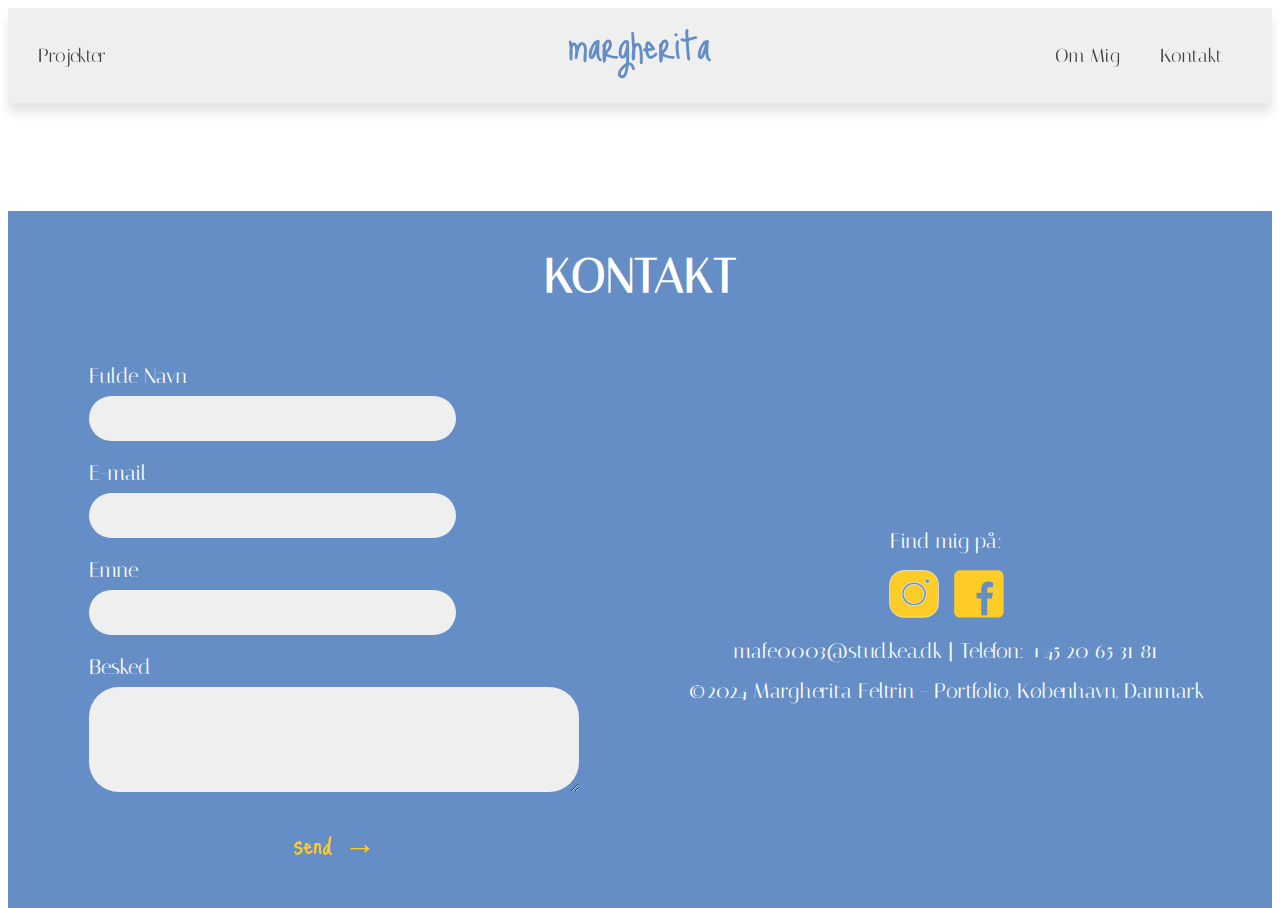
==== om_mig.html @ 85382225 "step3" ====
<!DOCTYPE html>
<html lang="da">

<head>
    <meta charset="UTF-8">
    <meta http-equiv="X-UA-Compatible" content="IE=edge">
    <meta name="viewport" content="width=device-width, initial-scale=1.0">
    <link rel="preconnect" href="https://fonts.googleapis.com">
    <link rel="preconnect" href="https://fonts.gstatic.com" crossorigin>
    <link
        href="https://fonts.googleapis.com/css2?family=Bebas+Neue&family=Cutive+Mono&family=Dancing+Script:wght@400..700&family=Inconsolata:wght@200..900&family=Italiana&family=Just+Me+Again+Down+Here&family=Slabo+27px&display=swap"
        rel="stylesheet">
    <link
        href="https://fonts.googleapis.com/css2?family=Bebas+Neue&family=Cutive+Mono&family=Dancing+Script:wght@400..700&family=Inconsolata:wght@200..900&family=Italiana&family=Slabo+27px&display=swap"
        rel="stylesheet">
    <title>Om mig</title>
    <link rel="icon" href="favicon_1.svg" type="image/svg+xml">
    <link rel="stylesheet" href="style.css">
    <link rel="stylesheet" href="om_mig.css">
</head>

<body>
    <header>
        <div class="logo">
            <a href="/">
                <img src="img_menu/logo.svg" alt="Logo">
            </a>
        </div>
        <nav>
            <ul class="menu">
                <li><a href="projekter.html">Projekter</a></li>
                <li><a href="om_mig.html">Om Mig</a></li>
                <li><a class="kontakt" href="#scroll">Kontakt</a></li>
            </ul>
            <div class="burger">
                <div class="line"></div>
                <div class="line"></div>
                <div class="line"></div>
            </div>
        </nav>
    </header>
    <main>

    </main>
    <footer id="scroll">
        <h2 class="kontakt">KONTAKT</h2>
        <div class="grid_1-1">
            <form>
                <div class="form_felt">
                    <label for="full-name">Fulde Navn</label>
                    <input id="full-name" name="fname" type="text">
                </div>
                <div class="form_felt">
                    <label for="email">E-mail</label>
                    <input id="email" name="email" type="email">
                </div>
                <div class="form_felt">
                    <label for="emne">Emne</label>
                    <input id="emne" name="emne" type="text">
                </div>
                <div class="form_felt">
                    <label>
                        Besked
                        <textarea name="besked" rows="5"></textarea>
                    </label>
                </div>
                <a class="send_knap" href="/">send &#8594;</a>


            </form>

            <div class="footer_container">
                <p>Find mig på:</p>
                <div class="social_icons">
                    <a href="https://www.instagram.com/margy.feltry/" target="_blank"><img src="svg/insta.svg"
                            alt="Instagram"></a>
                    <a href="https://www.facebook.com/margherita.feltrin.92" target="_blank">
                        <img src="svg/fb.svg" alt="Facebook">
                    </a>
                    <!-- <a href="#"><img src="svg/mail.svg" alt="Mail"></a> -->
                </div>
                <p><a href="mailto:info@ditdomæne.dk">mafe0003@stud.kea.dk</a> | Telefon: +45 20 65 31 81</p>

                <p>&copy;2024 Margherita Feltrin - Portfolio, København, Danmark</p>
            </div>
        </div>
    </footer>

    <script src="menu.js"></script>
</body>

</html>
---- style.css ----
/* FONTS 
font-family: "Italiana", serif;
font-family: "Just Me Again Down Here", serif; */

/* COLOUR 
background: #efefef;
knapper og hover: #fdcc26;
text: #444444;
blå: #648ec5; */

* {
  /* margin: 0; */
  padding: 0;
  box-sizing: border-box;
  /* background-color: #efefef; */
}

/*HEADER*/

header {
  position: sticky;
  top: 0;
  display: flex;
  justify-content: space-between;
  align-items: center;
  padding: 20px;
  background-color: #efefef;
  box-shadow: 0 10px 10px rgba(0, 0, 0, 0.1);
}

.logo {
  display: flex;
  justify-content: center;
}

.logo img {
  width: 100%;
  height: 35px;
}

nav {
  display: flex;
  align-items: center; /*alle børnene placeres (som f.eks. menuen og burger-ikonet) midt på containerens højde*/
  flex-grow: 1; /*nav vil udvide sig for at fylde al tilgængelig plads, medmindre der er andre elementer med tilsvarende eller højere flex-grow-værdier*/
  justify-content: space-between;
  font-family: "Italiana", serif;
  font-weight: 400;
  font-style: normal;
}

.menu {
  display: flex;
  list-style: none;
}

.menu li {
  margin-right: 20px;
}

.menu li:last-child {
  margin-right: 0;
}

.menu a {
  text-decoration: none;
  padding: 10px;
  color: #444444;
}

.menu a:hover {
  color: #fdcc26;
}

.burger {
  width: 30px;
  height: 20px;
  cursor: pointer;
  display: none;
}

.burger .line {
  width: 100%;
  height: 2px;
  background-color: #444444;
  margin-bottom: 5px;
  transition: 0.2s linear;
}

/* .kontakt {
   background-color: #fdcc26; 
} */

@media screen and (max-width: 800px) {
  .burger {
    display: block;
    position: absolute;
    right: 20px; /* Sørger for, at burgeren står til højre */
  }

  .menu {
    display: none;
  }

  nav {
    position: relative; /* Sørger for, at burgeren placeres korrekt */
  }

  nav.active .menu {
    display: flex;
    flex-direction: column;
    background-color: #efefef;
    position: absolute;
    top: 30px;
    right: -18px;
    width: 42%;
    padding: 20px;
    box-shadow: 0 10px 10px rgba(0, 0, 0, 0.1);
    z-index: 1;
  }

  nav.active .menu li {
    margin: 10px 0;
  }

  nav.active .menu a {
    font-size: 1rem;
    text-align: center;
  }

  /* styling til når brugerren trykker på det men inden den går vider til næste side */
  nav.active .menu a:active {
    color: #fdcc26;
  }
}

@media screen and (min-width: 801px) {
  .logo img {
    height: 50px;
  }

  .menu a {
    font-family: "Italiana", serif;
    font-size: 1.2rem;
  }

  .logo {
    position: absolute;
    left: 50%;
    transform: translateX(-50%);
  }

  .menu {
    justify-content: space-between;
    width: 100%;
  }

  .menu li:nth-child(1) {
    margin-left: 0;
    margin-right: auto;
  }

  .menu li:nth-child(2),
  .menu li:nth-child(3) {
    margin-right: 20px;
  }
}

body,
html {
  height: 100%;
  font-family: "Italiana", serif;
}

/* FOOTER STYLING */
footer {
  background-color: #648ec5;
  color: white;
  padding: 20px;
  font-size: 1rem;
}

/*OVERVEJ AT FJERNE HOVER EFFEKTEN!!!!!!!*/
footer a {
  color: white;
  text-decoration: none;
  transition: color 0.3s ease;
}

footer a:hover {
  color: #fdcc26;
}

body footer {
  position: sticky;
  top: 100vh;
}

.kontakt {
  font-size: 2rem;
  text-align: center;
  /*DER ER NOGET PADDING MEN JEG GIVER DEN LIDT MERE FRA TOPPEN*/
  margin-top: 1rem;
}

/* FORM STYLING */
form {
  /* 20px over og under, 0 højre og venstre*/
  margin: 20px 0;
  display: flex;
  flex-direction: column;
  align-items: center;
}

label {
  font-size: 1rem;
  margin-bottom: 0.2rem;
  /* display: block gør at hver element starter på en ny linje*/
  display: block;
}

input,
textarea {
  background-color: #efefef;
  color: black;
  border: none;
  border-radius: 30px;
  padding: 15px 10px;
  display: block;
  width: 100%;
}

textarea {
  margin-top: 0.2rem;
  border-radius: 30px;
}

.form_felt {
  margin-bottom: 20px;
  width: 80%; /* Responsive field width */
}

.send_knap {
  font-family: "Just Me Again Down Here", serif;
  font-size: 2rem;
  color: #fdcc26;
  cursor: pointer;
  transition: transform 0.3s ease;
}

.send_knap:hover {
  transform: scale(1.3);
}

button:focus {
  outline: none;
}

/* SOCIALE MEDIER */
.social_icons {
  margin: 10px 0;
  text-align: center;
}

.social_icons a {
  margin: 0 5px;
  display: inline-block;
}

.social_icons img {
  width: 50px;
  height: 50px;
  transition: transform 0.3s ease;
}

.social_icons img:hover {
  transform: scale(1.3);
}

p {
  text-align: center;
  margin: 1rem;
}

@media screen and (min-width: 801px) {
  input {
    width: 75%;
  }

  .grid_1-1 {
    display: grid;
    grid-template-columns: 1fr 1fr;
    align-items: center;
  }

  .kontakt {
    font-size: 3rem;
    text-align: center;
    /*DER ER NOGET PADDING MEN JEG GIVER DEN LIDT MERE FRA TOPPEN*/
    margin-top: 1rem;
  }

  label {
    font-size: 1.3rem;
    margin-bottom: 0.5rem;
  }

  textarea {
    margin-top: 0.5rem;
  }

  p {
    font-size: 1.3rem;
  }
}
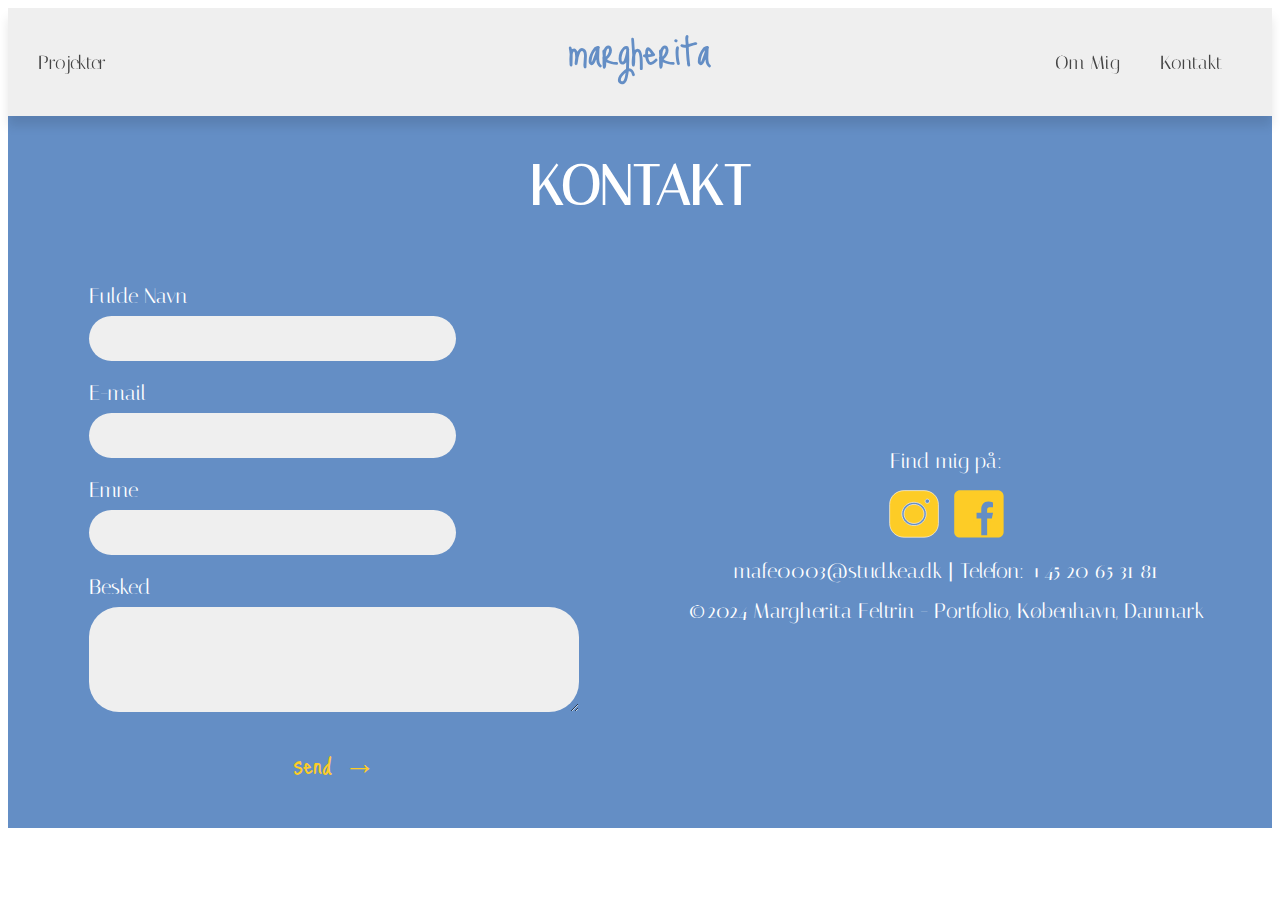
==== commit ca293d75: "step7" ====
--- a/om_mig.html
+++ b/om_mig.html
@@ -14,7 +14,7 @@
         href="https://fonts.googleapis.com/css2?family=Bebas+Neue&family=Cutive+Mono&family=Dancing+Script:wght@400..700&family=Inconsolata:wght@200..900&family=Italiana&family=Slabo+27px&display=swap"
         rel="stylesheet">
     <title>Om mig</title>
-    <link rel="icon" href="favicon_1.svg" type="image/svg+xml">
+    <link rel="icon" href="svg/favicon.svg" type="image/svg+xml">
     <link rel="stylesheet" href="style.css">
     <link rel="stylesheet" href="om_mig.css">
 </head>
--- a/style.css
+++ b/style.css
@@ -18,7 +18,7 @@
 /*HEADER*/
 
 header {
-  position: sticky;
+  position: sticky; /*ovevej at bruge static*/
   top: 0;
   display: flex;
   justify-content: space-between;
@@ -26,6 +26,8 @@
   padding: 20px;
   background-color: #efefef;
   box-shadow: 0 10px 10px rgba(0, 0, 0, 0.1);
+  z-index: 3;
+  height: 8%; /* muligvis fjern igen!!!*/
 }
 
 .logo {
@@ -110,7 +112,7 @@
     flex-direction: column;
     background-color: #efefef;
     position: absolute;
-    top: 30px;
+    top: 22px;
     right: -18px;
     width: 42%;
     padding: 20px;
@@ -134,6 +136,9 @@
 }
 
 @media screen and (min-width: 801px) {
+  header {
+    height: 12%; /* muligvis fjern igen!!!*/
+  }
   .logo img {
     height: 50px;
   }
@@ -191,12 +196,11 @@
 }
 
 body footer {
-  position: sticky;
-  top: 100vh;
+  position: static;
 }
 
 .kontakt {
-  font-size: 2rem;
+  font-size: 2.5rem;
   text-align: center;
   /*DER ER NOGET PADDING MEN JEG GIVER DEN LIDT MERE FRA TOPPEN*/
   margin-top: 1rem;
@@ -244,6 +248,7 @@
   font-size: 2rem;
   color: #fdcc26;
   cursor: pointer;
+  text-decoration: none;
   transition: transform 0.3s ease;
 }
 
@@ -293,7 +298,7 @@
   }
 
   .kontakt {
-    font-size: 3rem;
+    font-size: 3.5rem;
     text-align: center;
     /*DER ER NOGET PADDING MEN JEG GIVER DEN LIDT MERE FRA TOPPEN*/
     margin-top: 1rem;
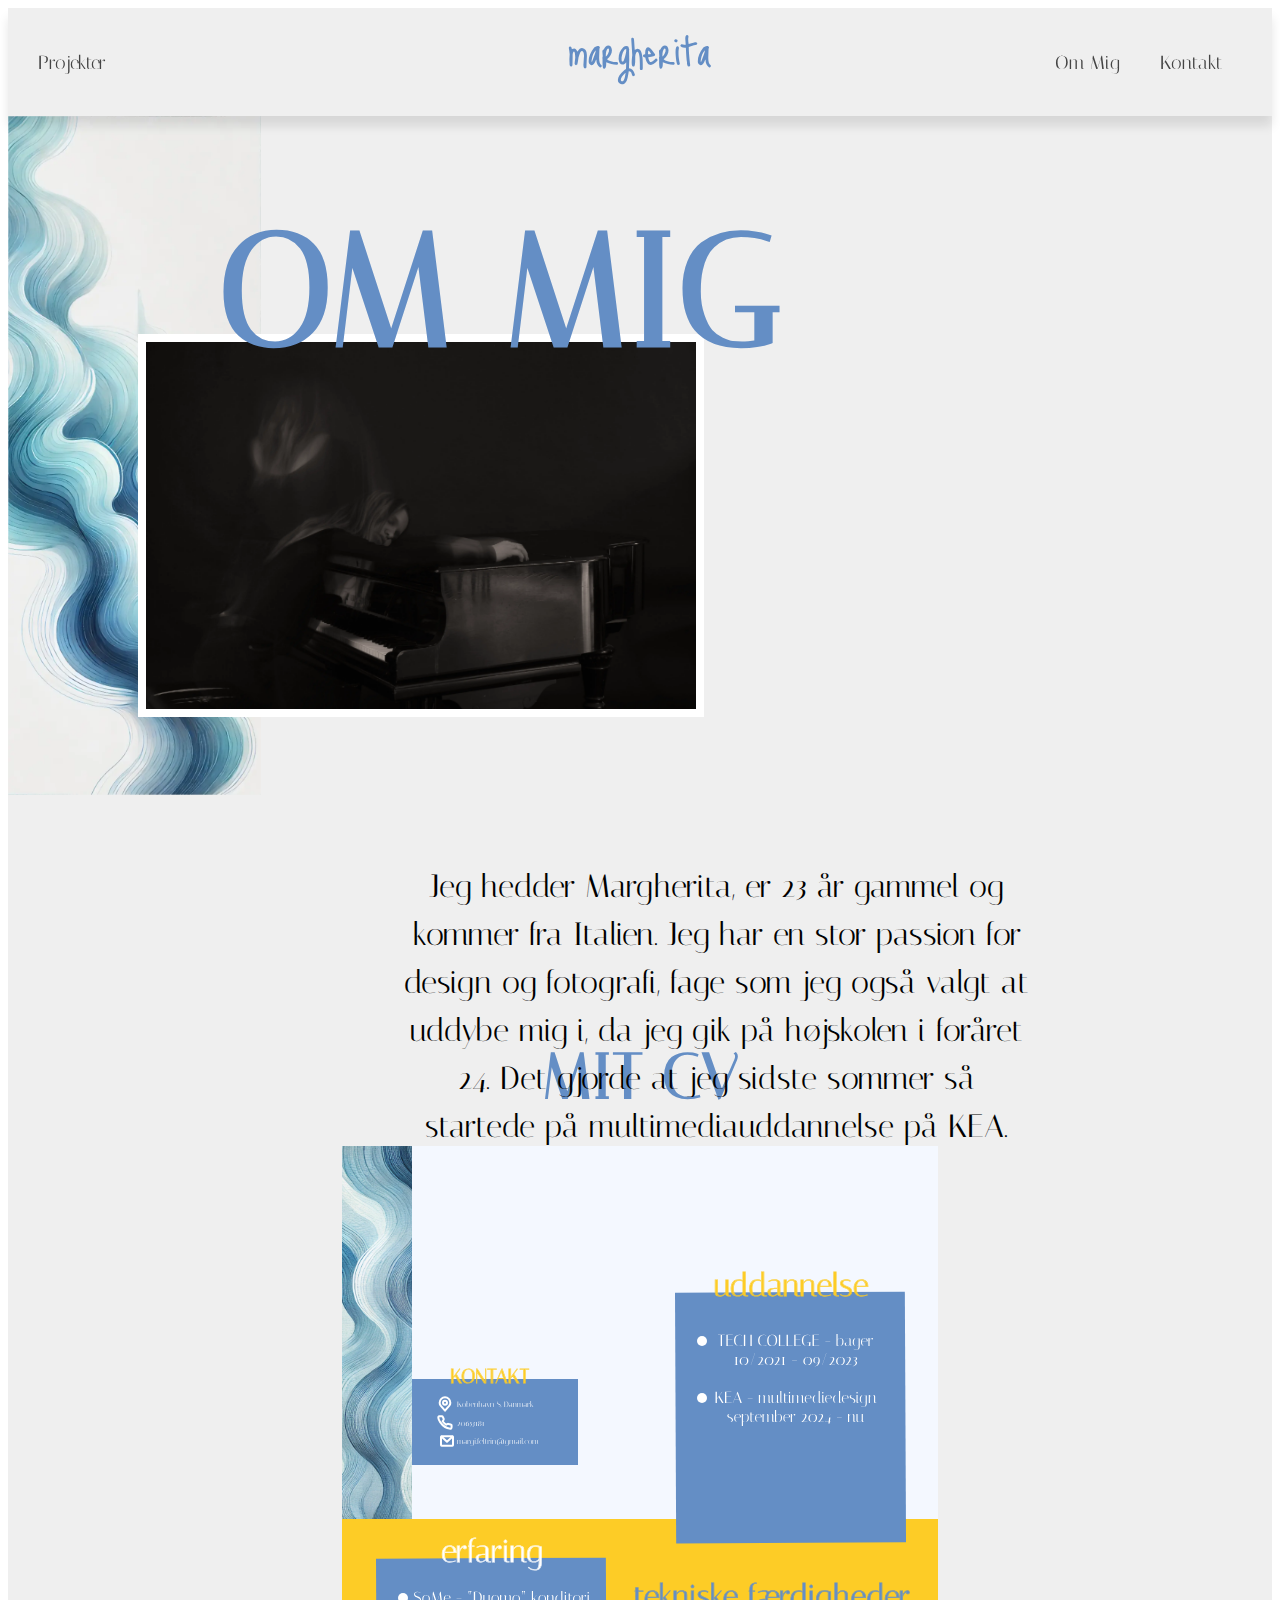
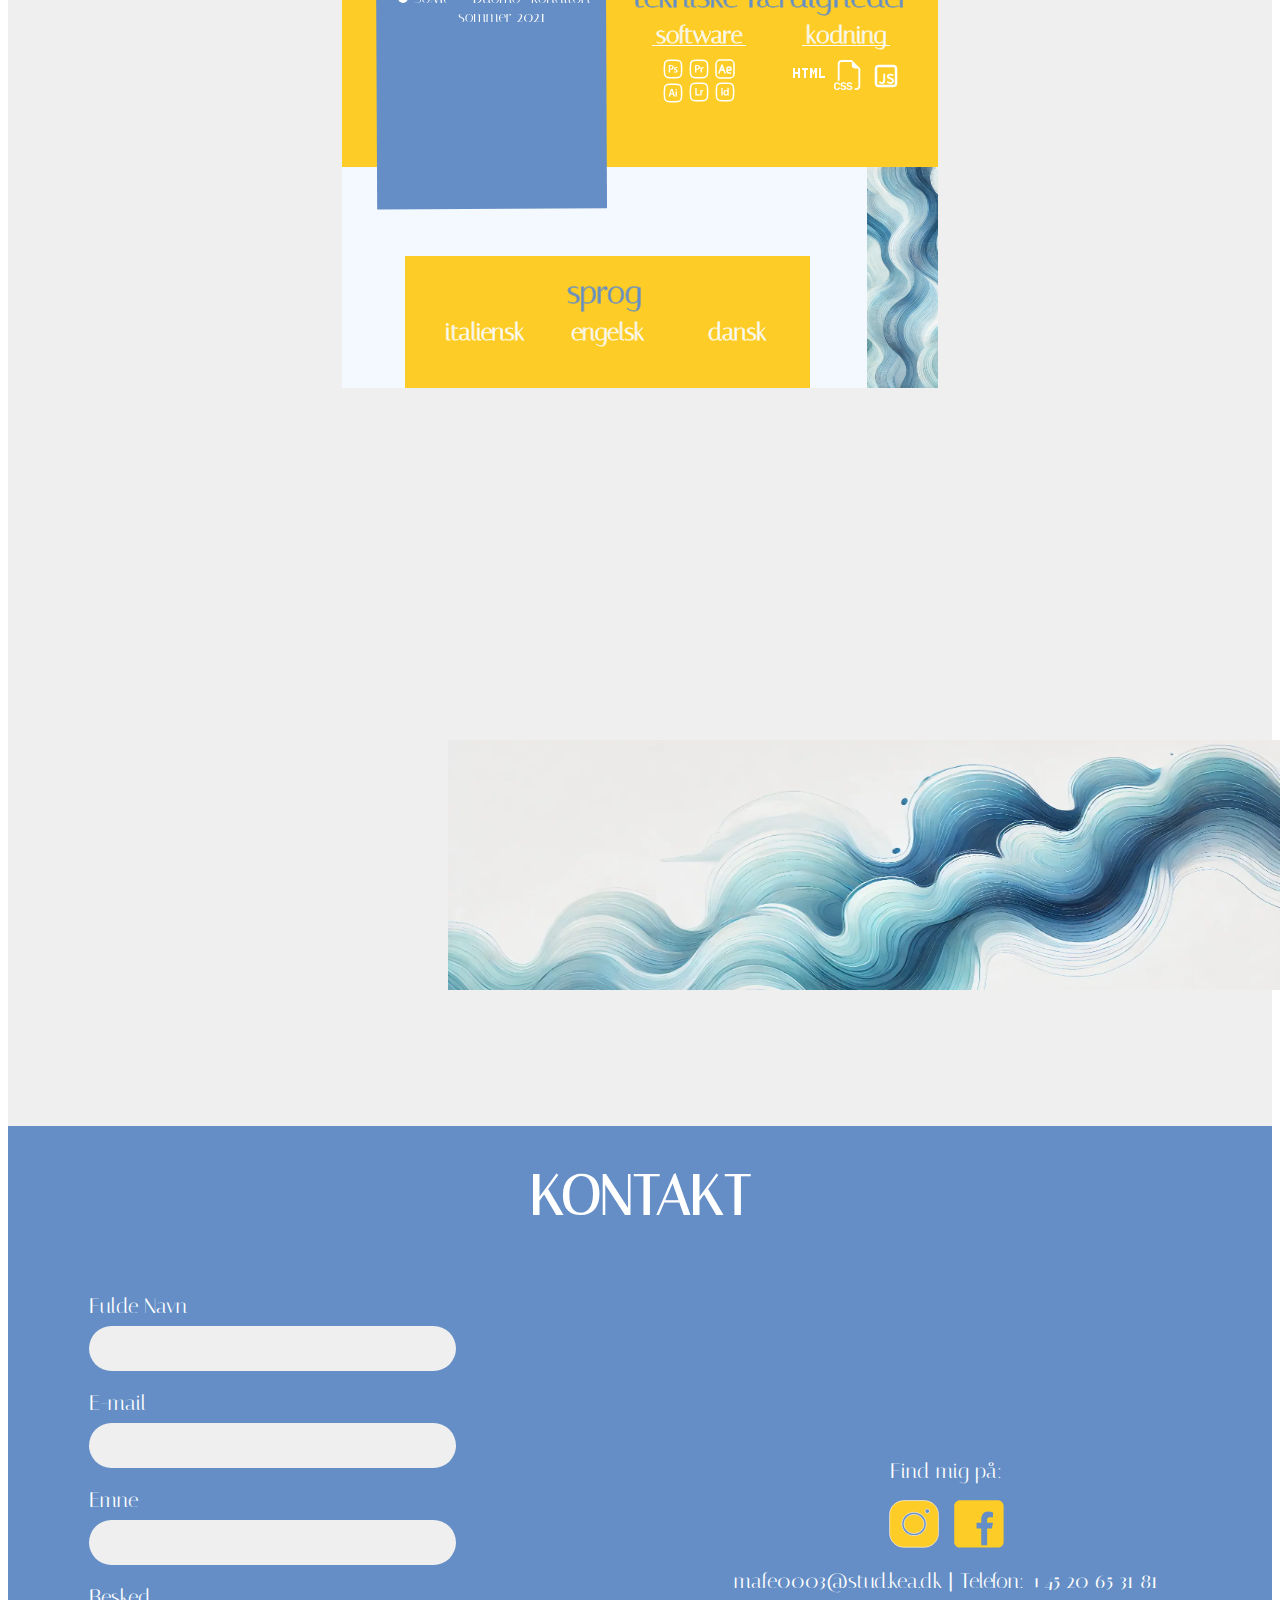
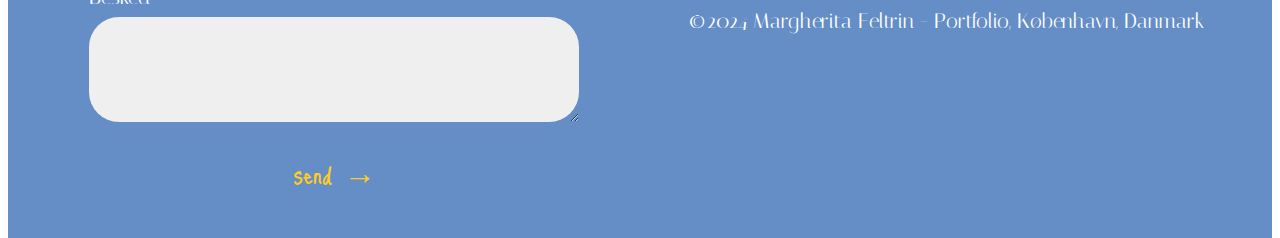
==== commit c45dfcf4: "step8" ====
--- a/om_mig.html
+++ b/om_mig.html
@@ -40,7 +40,21 @@
         </nav>
     </header>
     <main>
+        <h1 class="overskrift">OM MIG</h1>
+        <img class="waves" src="webp/waves.webp" alt="bølger">
+        <p class="underoverskrift">Jeg hedder Margherita, er 23 år gammel og kommer fra Italien. Jeg har en stor passion
+            for design og
+            fotografi, fage som jeg også valgt at uddybe mig i, da jeg gik på højskolen i foråret 24. Det gjorde at
+            jeg sidste sommer så startede på multimediauddannelse på KEA.</p>
+        <div class="grid_1">
+            <img src="webp/billede1.webp" alt="1">
+        </div>
 
+        <div class="cv-billede">
+            <h3> MIT CV</h3>
+            <img src="svg/cv.svg" alt="CV">
+        </div>
+        <img class="waves_1" src="webp/waves_1.webp" alt="bølger">
     </main>
     <footer id="scroll">
         <h2 class="kontakt">KONTAKT</h2>
--- a/om_mig.css
+++ b/om_mig.css
@@ -0,0 +1,145 @@
+/* FONTS 
+font-family: "Italiana", serif;
+font-family: "Just Me Again Down Here", serif; */
+
+/* COLOUR 
+background: #efefef;
+knapper og hover: #fdcc26;
+text: #444444;
+blå: #648ec5; */
+
+/* STØRRELSER 
+h1: 4rem/10rem
+h2: 2.5rem/3.5rem
+h3: 2rem/3rem
+p: 1.3rem (untaget for underoverskrift)
+*/
+
+main {
+  background-color: #efefef;
+  min-height: 135svh;
+}
+
+.waves {
+  width: 30%;
+}
+
+.waves_1 {
+  width: 70%;
+  aspect-ratio: 5/1.5;
+  position: absolute;
+  top: 130%;
+  right: 0;
+}
+
+.overskrift {
+  color: #648ec5;
+  position: absolute;
+  top: 8%;
+  right: 22%;
+  font-family: "Italiana", serif;
+  z-index: 2;
+  font-size: 4rem;
+}
+
+.underoverskrift {
+  position: absolute;
+  top: 41%;
+  left: 30%;
+  line-height: 1.2rem;
+  padding-inline: 0vw;
+}
+
+.grid_1 {
+  display: grid;
+  grid-template-columns: 1fr;
+  padding: 10px;
+  z-index: 1;
+  position: absolute;
+  top: 16%;
+  left: 12%;
+}
+
+.grid_1 img {
+  padding: 0.5rem;
+  width: 75%;
+  height: auto;
+  background-color: white;
+}
+
+h3 {
+  color: #648ec5;
+  font-family: "Italiana", serif;
+  font-size: 3rem;
+  margin-bottom: 1rem;
+}
+
+.cv-billede {
+  margin-top: 9rem;
+  text-align: center;
+  margin-bottom: 2rem;
+}
+
+.cv-billede img {
+  max-width: 75%;
+  height: auto;
+  transition: transform 0.3s ease;
+}
+
+.cv-billede img:hover {
+  transform: scale(1.2);
+}
+
+@media screen and (min-width: 801px) {
+  main {
+    min-height: 290svh;
+  }
+  .waves {
+    width: 20%;
+  }
+  .overskrift {
+    top: 10%;
+    left: 17%;
+    font-size: 10rem;
+  }
+
+  .underoverskrift {
+    top: 94%;
+    right: 18%;
+    font-size: 2rem;
+    line-height: 3rem;
+    padding-inline: 0;
+  }
+
+  .grid_1 {
+    position: absolute;
+    top: 36%;
+    left: 10%;
+  }
+
+  .grid_1 img {
+    width: 50%;
+    height: auto;
+    background-color: white;
+  }
+
+  .waves_1 {
+    width: 65%;
+    height: auto;
+    top: 260%;
+  }
+
+  .cv-billede {
+    margin-top: 15rem;
+    margin-bottom: 2rem;
+  }
+
+  h3 {
+    font-size: 4rem;
+    margin-bottom: 2rem;
+  }
+
+  .cv-billede img {
+    max-width: 75%;
+  }
+}
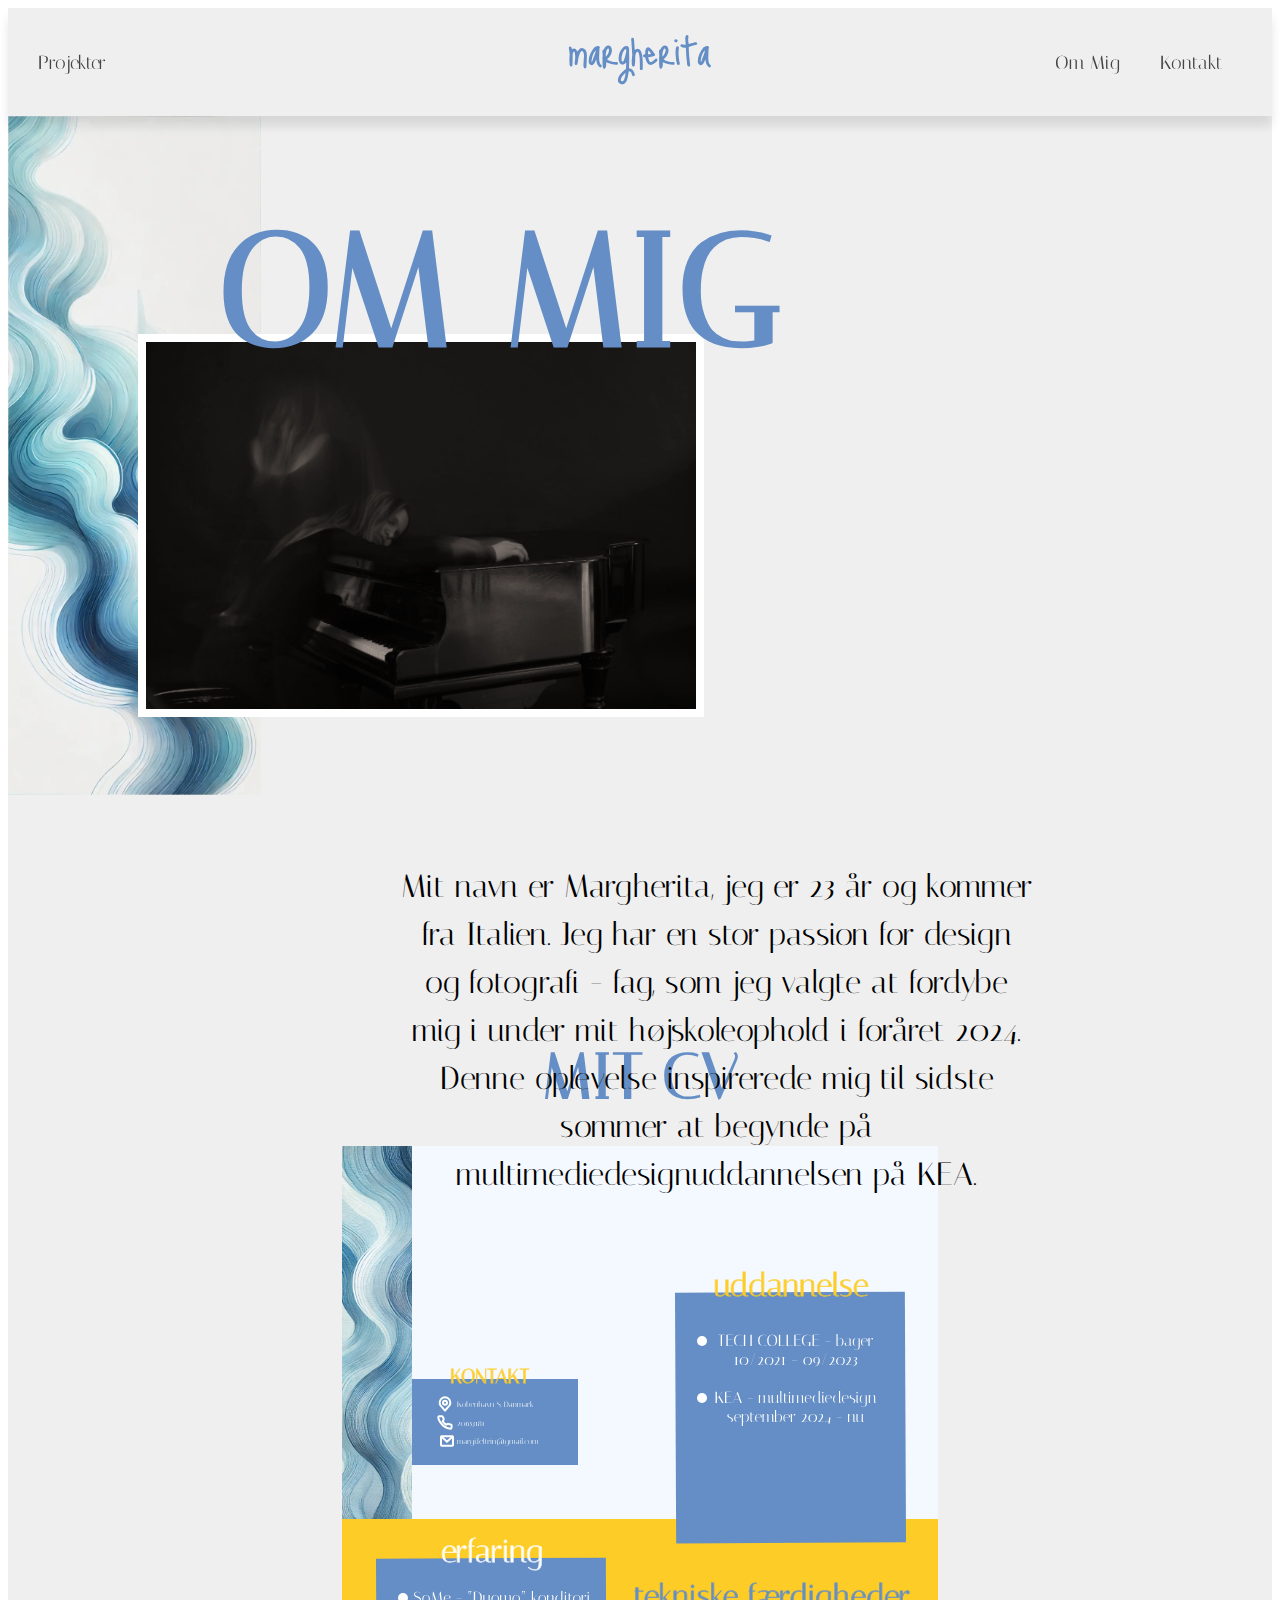
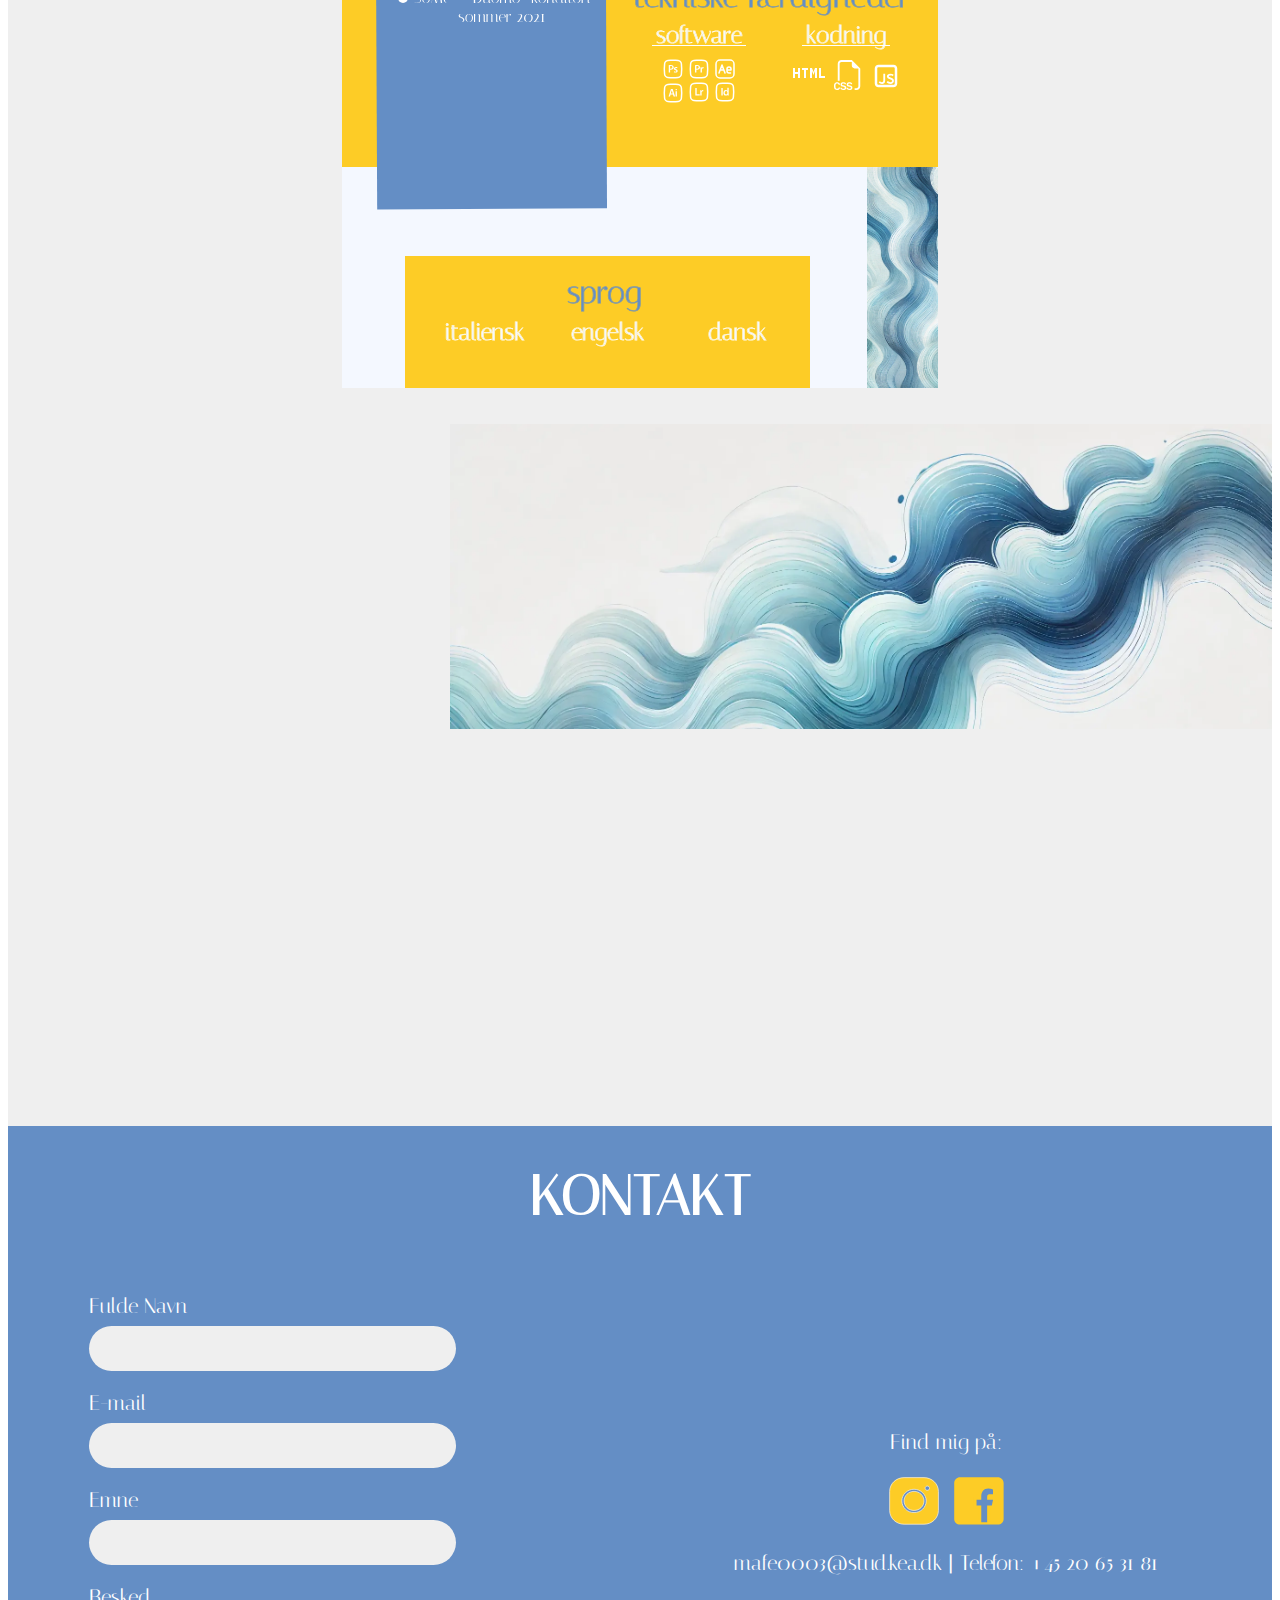
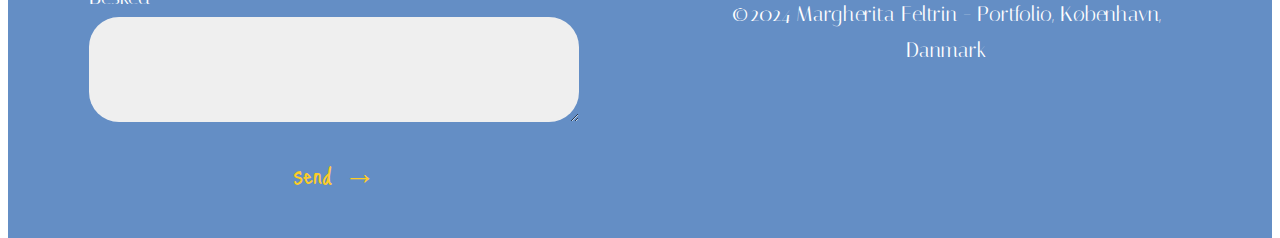
==== commit 70202203: "final_måske" ====
--- a/om_mig.html
+++ b/om_mig.html
@@ -22,7 +22,7 @@
 <body>
     <header>
         <div class="logo">
-            <a href="/">
+            <a href="index.html">
                 <img src="img_menu/logo.svg" alt="Logo">
             </a>
         </div>
@@ -42,10 +42,11 @@
     <main>
         <h1 class="overskrift">OM MIG</h1>
         <img class="waves" src="webp/waves.webp" alt="bølger">
-        <p class="underoverskrift">Jeg hedder Margherita, er 23 år gammel og kommer fra Italien. Jeg har en stor passion
-            for design og
-            fotografi, fage som jeg også valgt at uddybe mig i, da jeg gik på højskolen i foråret 24. Det gjorde at
-            jeg sidste sommer så startede på multimediauddannelse på KEA.</p>
+        <p class="underoverskrift">Mit navn er Margherita, jeg er 23 år og kommer fra Italien. Jeg har en stor passion
+            for design og fotografi - fag, som
+            jeg valgte at fordybe mig i under mit højskoleophold i foråret 2024. Denne oplevelse inspirerede mig til
+            sidste sommer
+            at begynde på multimediedesignuddannelsen på KEA.</p>
         <div class="grid_1">
             <img src="webp/billede1.webp" alt="1">
         </div>
@@ -54,7 +55,9 @@
             <h3> MIT CV</h3>
             <img src="svg/cv.svg" alt="CV">
         </div>
-        <img class="waves_1" src="webp/waves_1.webp" alt="bølger">
+        <div class="grid_waves">
+            <img src="webp/waves_1.webp" alt="bølger1">
+        </div>
     </main>
     <footer id="scroll">
         <h2 class="kontakt">KONTAKT</h2>
--- a/style.css
+++ b/style.css
@@ -315,5 +315,7 @@
 
   p {
     font-size: 1.3rem;
-  }
-}
+    padding-inline: 5vw;
+    line-height: 2.2rem;
+  }
+}
--- a/om_mig.css
+++ b/om_mig.css
@@ -17,19 +17,20 @@
 
 main {
   background-color: #efefef;
-  min-height: 135svh;
+  min-height: 151svh;
 }
 
 .waves {
   width: 30%;
 }
 
-.waves_1 {
-  width: 70%;
-  aspect-ratio: 5/1.5;
-  position: absolute;
-  top: 130%;
-  right: 0;
+.grid_waves {
+  display: flex;
+  justify-content: right;
+  padding-bottom: 2rem;
+}
+.grid_waves img {
+  width: 75%;
 }
 
 .overskrift {
@@ -44,7 +45,7 @@
 
 .underoverskrift {
   position: absolute;
-  top: 41%;
+  top: 45%;
   left: 30%;
   line-height: 1.2rem;
   padding-inline: 0vw;
@@ -71,13 +72,13 @@
   color: #648ec5;
   font-family: "Italiana", serif;
   font-size: 3rem;
-  margin-bottom: 1rem;
+  margin-bottom: 3rem;
 }
 
 .cv-billede {
-  margin-top: 9rem;
+  margin-top: 7rem;
   text-align: center;
-  margin-bottom: 2rem;
+  margin-bottom: 3rem;
 }
 
 .cv-billede img {
@@ -87,7 +88,7 @@
 }
 
 .cv-billede img:hover {
-  transform: scale(1.2);
+  transform: scale(1.1);
 }
 
 @media screen and (min-width: 801px) {
@@ -123,10 +124,8 @@
     background-color: white;
   }
 
-  .waves_1 {
+  .grid_waves img {
     width: 65%;
-    height: auto;
-    top: 260%;
   }
 
   .cv-billede {
@@ -139,7 +138,7 @@
     margin-bottom: 2rem;
   }
 
-  .cv-billede img {
+  /* .cv-billede img {
     max-width: 75%;
-  }
+  } */
 }
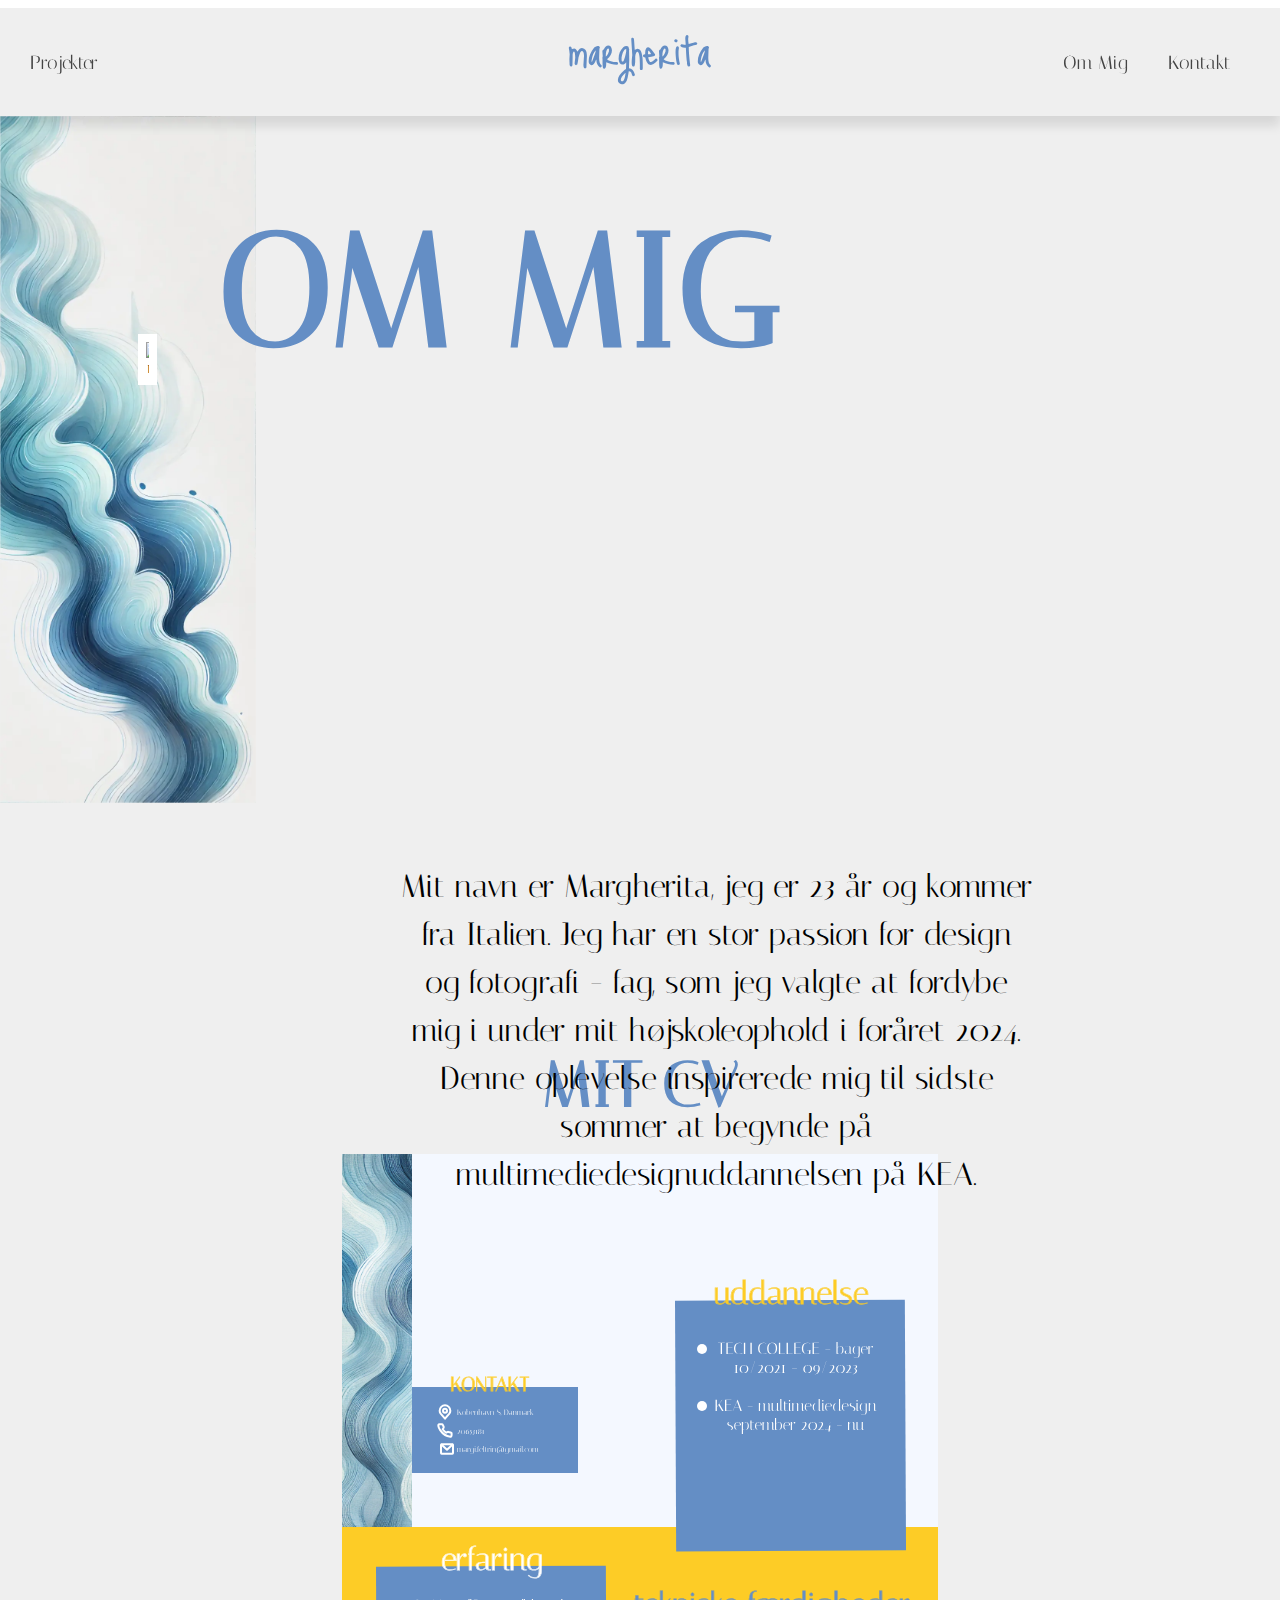
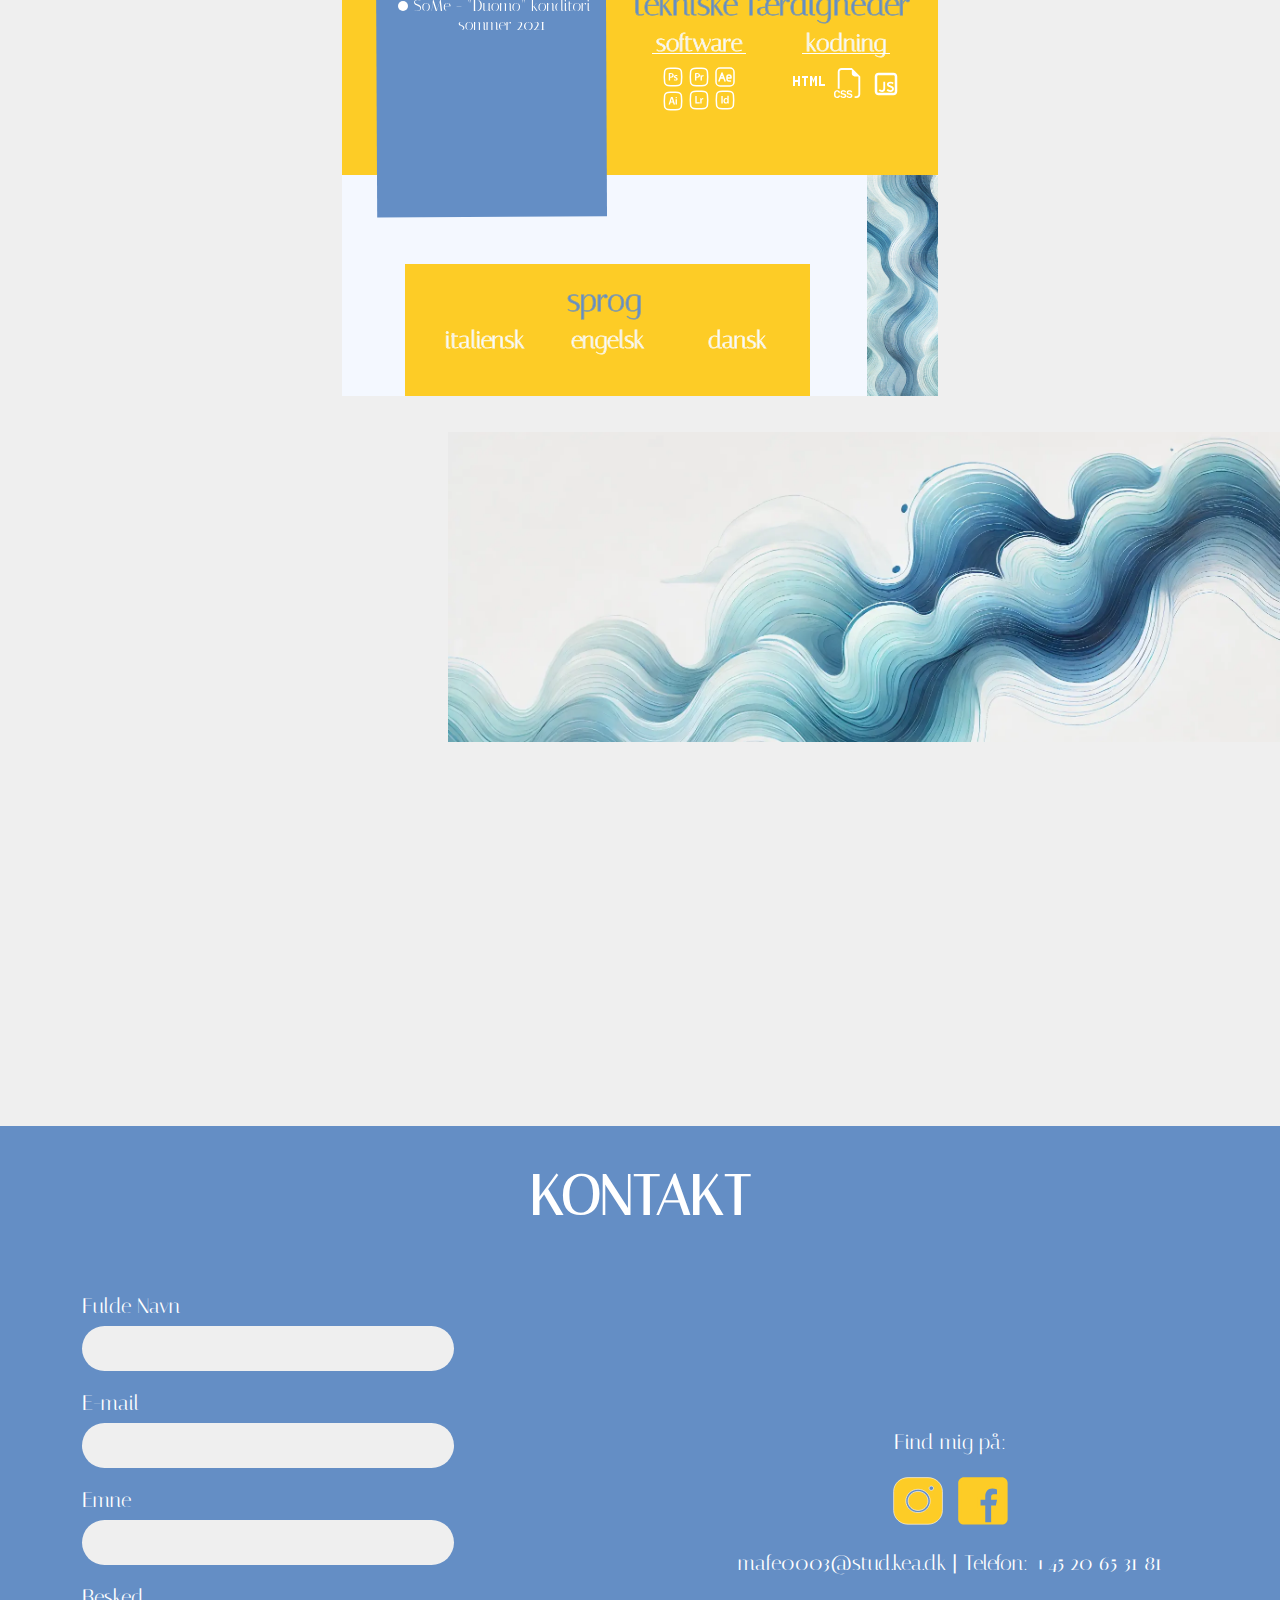
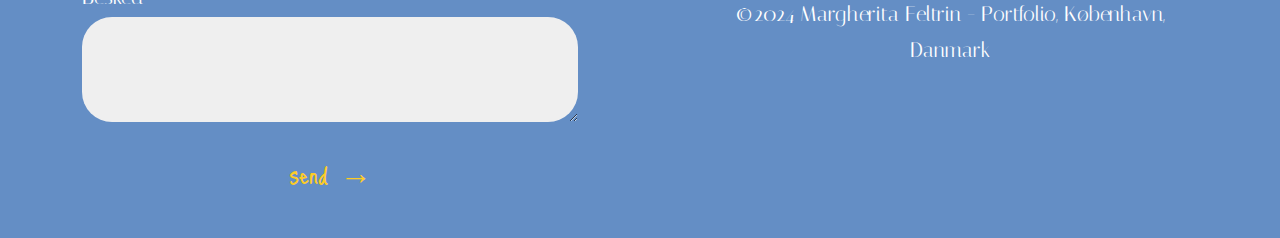
==== commit c78f66d0: "final1_måske" ====
--- a/om_mig.html
+++ b/om_mig.html
@@ -5,6 +5,7 @@
     <meta charset="UTF-8">
     <meta http-equiv="X-UA-Compatible" content="IE=edge">
     <meta name="viewport" content="width=device-width, initial-scale=1.0">
+    <meta name="robots" content="noindex">
     <link rel="preconnect" href="https://fonts.googleapis.com">
     <link rel="preconnect" href="https://fonts.gstatic.com" crossorigin>
     <link
@@ -48,7 +49,7 @@
             sidste sommer
             at begynde på multimediedesignuddannelsen på KEA.</p>
         <div class="grid_1">
-            <img src="webp/billede1.webp" alt="1">
+            <img src="webp/potræt_1.png" alt="1">
         </div>
 
         <div class="cv-billede">
--- a/style.css
+++ b/style.css
@@ -170,6 +170,13 @@
   }
 }
 
+/* ????????? */
+body {
+  max-inline-size: 1500px;
+  margin-inline: auto;
+  padding: 0;
+}
+
 body,
 html {
   height: 100%;
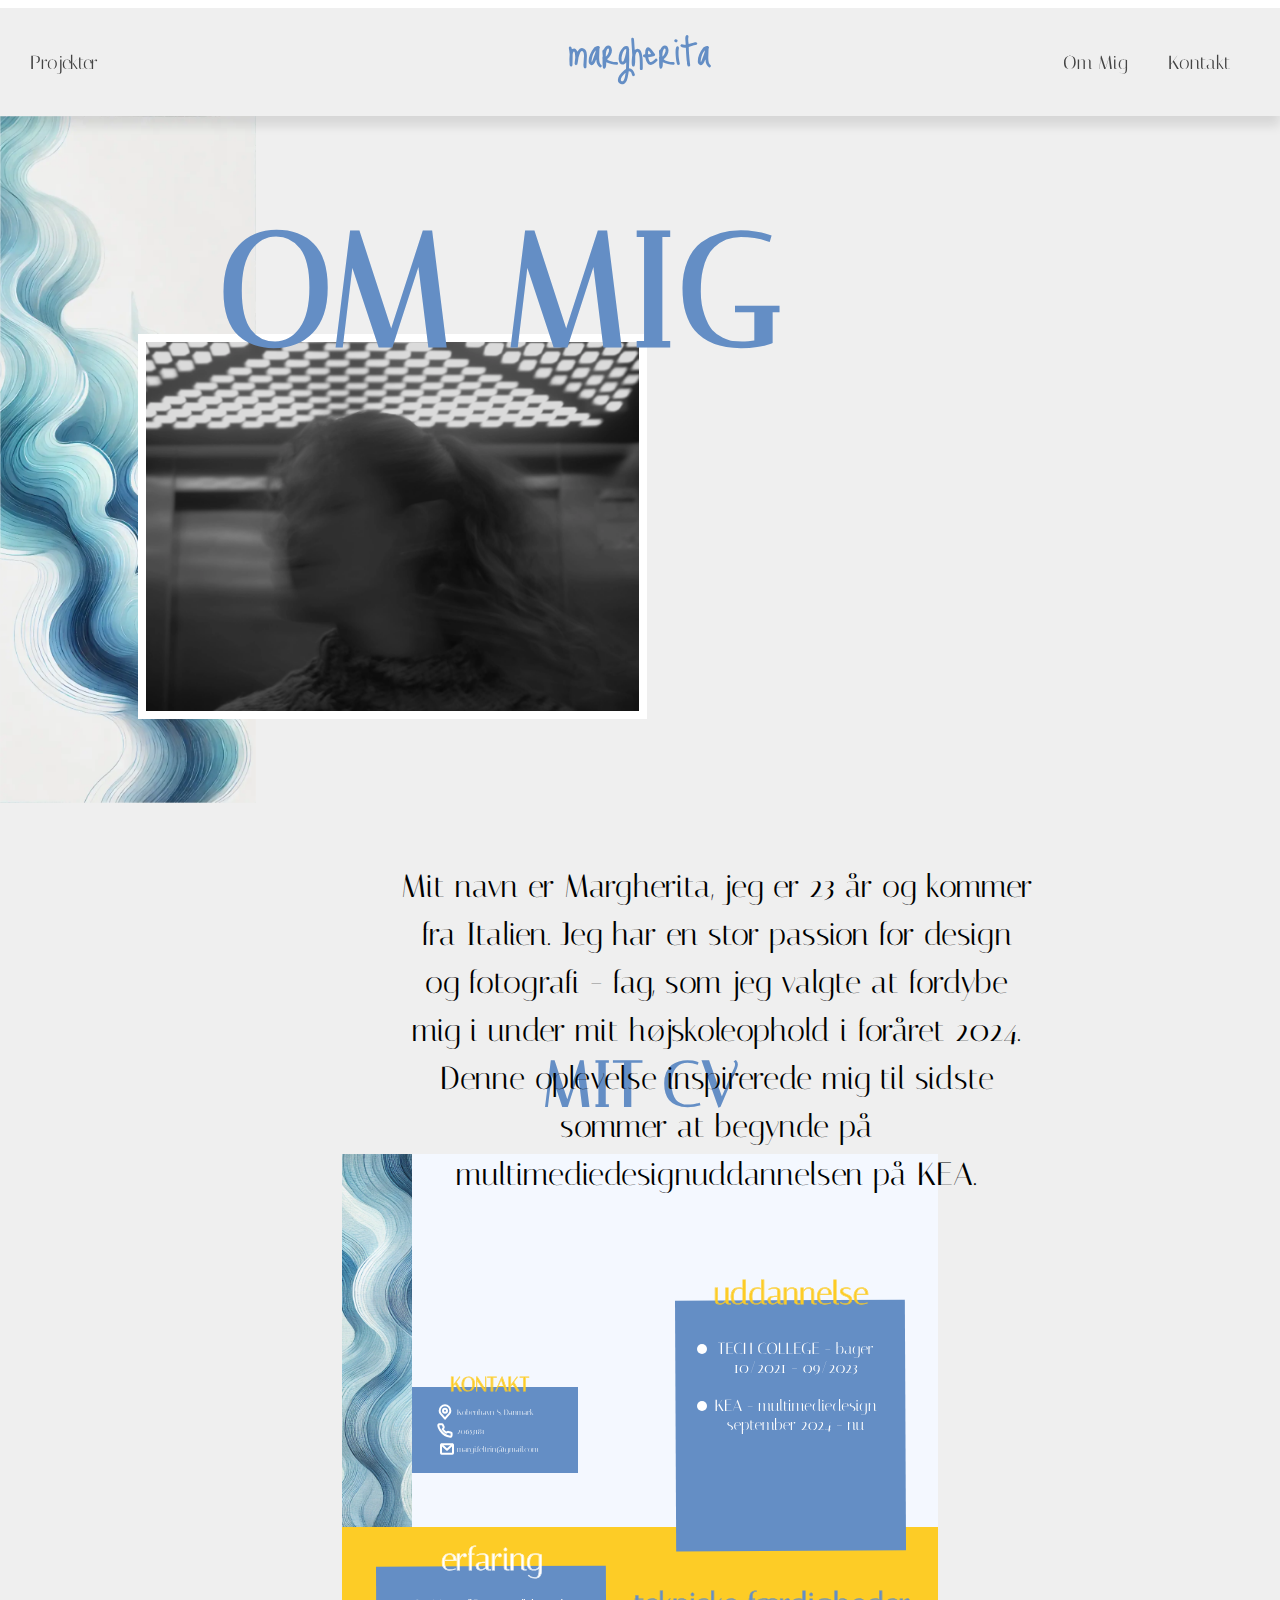
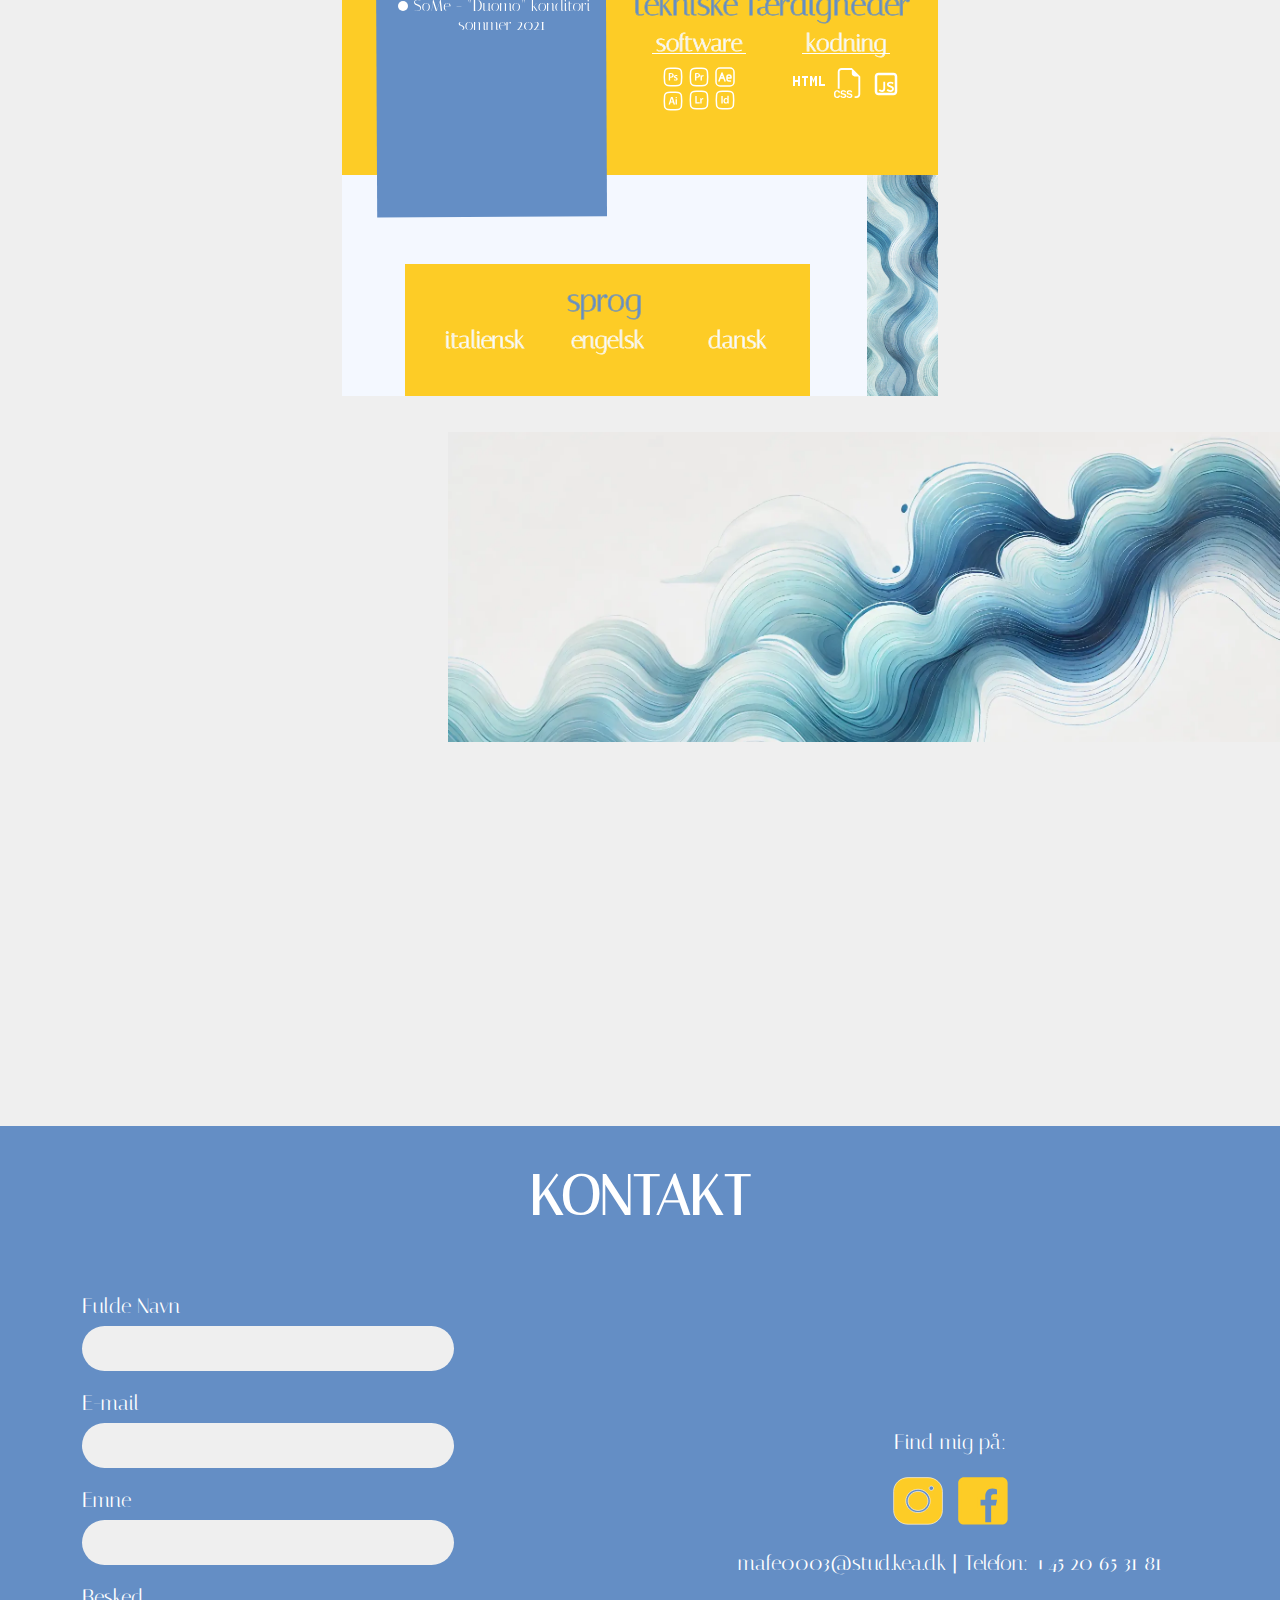
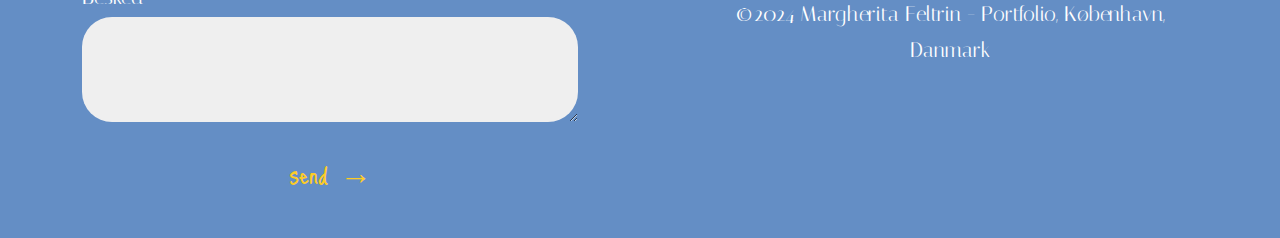
==== commit da3cccad: "FINAL" ====
--- a/om_mig.html
+++ b/om_mig.html
@@ -49,7 +49,7 @@
             sidste sommer
             at begynde på multimediedesignuddannelsen på KEA.</p>
         <div class="grid_1">
-            <img src="webp/potræt_1.png" alt="1">
+            <img src="webp/potræt3.webp" alt="1">
         </div>
 
         <div class="cv-billede">
--- a/om_mig.css
+++ b/om_mig.css
@@ -1,20 +1,3 @@
-/* FONTS 
-font-family: "Italiana", serif;
-font-family: "Just Me Again Down Here", serif; */
-
-/* COLOUR 
-background: #efefef;
-knapper og hover: #fdcc26;
-text: #444444;
-blå: #648ec5; */
-
-/* STØRRELSER 
-h1: 4rem/10rem
-h2: 2.5rem/3.5rem
-h3: 2rem/3rem
-p: 1.3rem (untaget for underoverskrift)
-*/
-
 main {
   background-color: #efefef;
   min-height: 151svh;
@@ -63,7 +46,7 @@
 
 .grid_1 img {
   padding: 0.5rem;
-  width: 75%;
+  width: 70%;
   height: auto;
   background-color: white;
 }
@@ -119,7 +102,7 @@
   }
 
   .grid_1 img {
-    width: 50%;
+    width: 45%;
     height: auto;
     background-color: white;
   }
@@ -137,8 +120,4 @@
     font-size: 4rem;
     margin-bottom: 2rem;
   }
-
-  /* .cv-billede img {
-    max-width: 75%;
-  } */
 }
